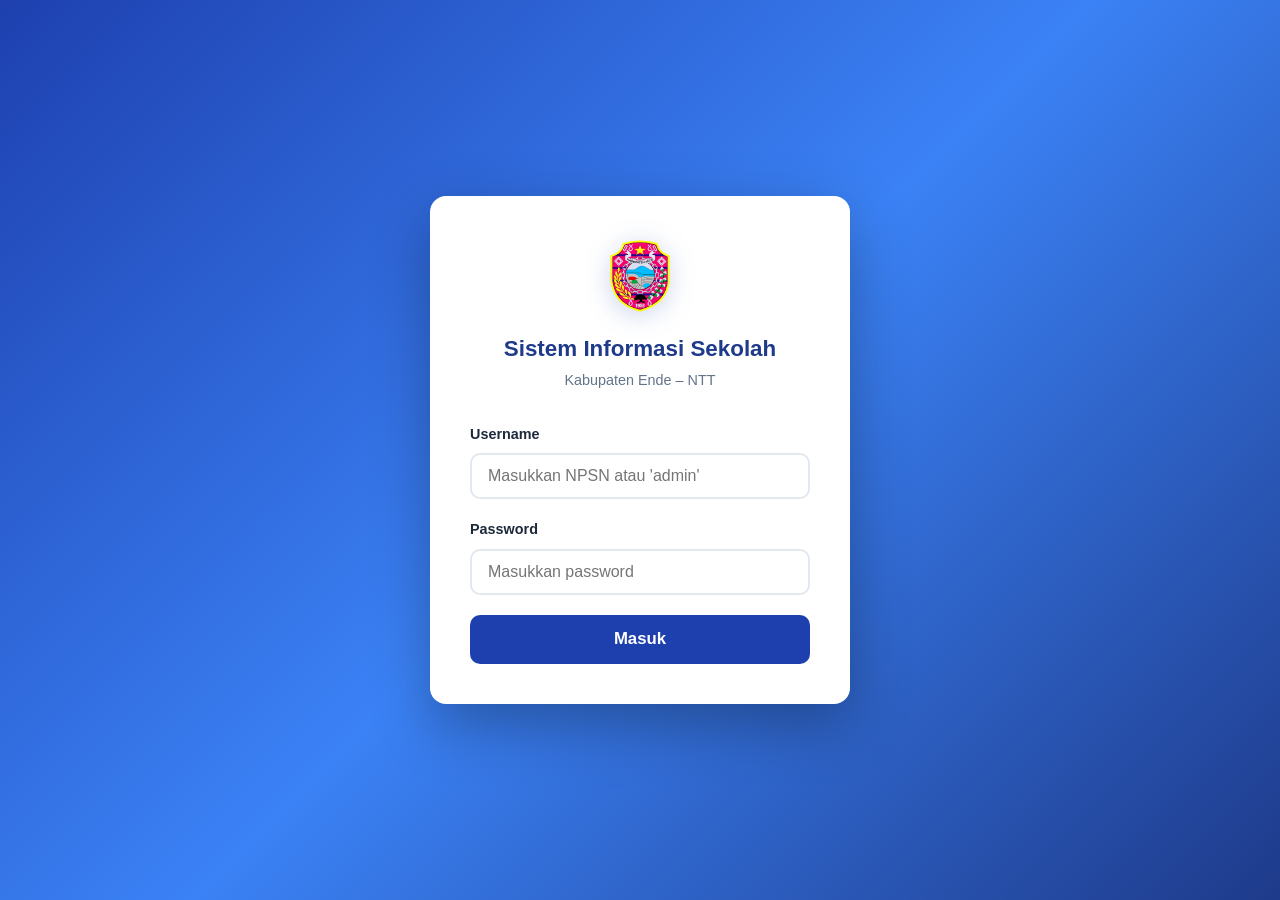
==== dashboard.html @ ba1299c7 "Add files via upload" ====
<!doctype html>
<html lang="id">
<head>
  <meta charset="UTF-8" />
  <meta name="viewport" content="width=device-width, initial-scale=1.0" />
  <title>Dashboard - Sistem Informasi Sekolah</title>
  <link rel="stylesheet" href="style.css">
</head>
<body>

<div class="app active" id="mainApp">
  <header>
    <div class="header-inner">
      <div class="logo">
        <img src="logo.png" alt="Logo" class="header-logo-img">
        <div>
          <div>Sistem Informasi Sekolah</div>
          <div style="font-size:0.75rem; font-weight:400; opacity:0.85;">Kabupaten Ende – NTT</div>
        </div>
      </div>
      <div class="user-info">
        <div class="user-badge">
          <span class="role-badge" id="userRole">-</span>
          <span id="userName">-</span>
        </div>
        <button class="btn btn-sm btn-outline btn-white" onclick="showSection('profile')">⚙️ Profil</button>
        <button class="btn btn-sm btn-danger" onclick="handleLogout()">🚪 Logout</button>
      </div>
    </div>
  </header>

  <div class="container">
    <!-- DASHBOARD SECTION -->
    <div class="section active" id="section-dashboard">
      <div class="dashboard-grid" id="dashboardGrid"></div>
      
      <!-- Admin: School List -->
      <div id="adminSchoolList">
        <h2 style="margin-bottom:1rem;"> Daftar Seluruh Sekolah</h2>
        <div class="search-panel">
          <div class="search-row">
            <input type="text" class="search-input" id="searchSchool" placeholder=" Cari nama sekolah, NPSN, atau kecamatan...">
            <select class="filter-select" id="filterBentuk"><option value="">Semua Bentuk</option></select>
            <select class="filter-select" id="filterKec"><option value="">Semua Kecamatan</option></select>
          </div>
        </div>
        <div class="table-wrap">
          <table>
            <thead>
              <tr>
                <th>Nama Satuan Pendidikan</th>
                <th>NPSN</th>
                <th>Bentuk</th>
                <th>Kecamatan</th>
                <th>Media</th>
              </tr>
            </thead>
            <tbody id="schoolTableBody"></tbody>
          </table>
          <div class="pagination" id="pagination"></div>
        </div>
      </div>
      
      <!-- Sekolah: My Media -->
      <div id="sekolahMediaSection" style="display:none;">
        <h2 style="margin-bottom:1rem;">📁 Media Sekolah Saya</h2>
        <div class="tabs">
          <button class="tab-btn active" onclick="switchMediaTab('foto', this)">📸 Foto (<span id="countFoto">0</span>)</button>
          <button class="tab-btn" onclick="switchMediaTab('video', this)">🎬 Video (<span id="countVideo">0</span>)</button>
          <button class="tab-btn" onclick="switchMediaTab('dokumen', this)">📄 Dokumen (<span id="countDokumen">0</span>)</button>
        </div>
        
        <div class="section active" id="media-foto">
          <div style="display:flex; justify-content:space-between; align-items:center; margin-bottom:1rem;">
            <h3>Galeri Foto</h3>
            <button class="btn btn-accent btn-sm" onclick="openMediaForm('foto')">+ Tambah Foto</button>
          </div>
          <div class="media-grid" id="gridFoto"></div>
        </div>
        <div class="section" id="media-video">
          <div style="display:flex; justify-content:space-between; align-items:center; margin-bottom:1rem;">
            <h3>Video Pembelajaran</h3>
            <button class="btn btn-accent btn-sm" onclick="openMediaForm('video')">+ Tambah Video</button>
          </div>
          <div class="media-grid" id="gridVideo"></div>
        </div>
        <div class="section" id="media-dokumen">
          <div style="display:flex; justify-content:space-between; align-items:center; margin-bottom:1rem;">
            <h3>Dokumen Sekolah</h3>
            <button class="btn btn-accent btn-sm" onclick="openMediaForm('dokumen')">+ Tambah Dokumen</button>
          </div>
          <div class="media-grid" id="gridDokumen"></div>
        </div>
      </div>
    </div>
    
    <!-- PROFILE SECTION -->
    <div class="section" id="section-profile">
      <h2 style="margin-bottom:1rem;">⚙️ Pengaturan Akun</h2>
      <div class="school-info-card">
        <h2 id="profileSchoolName">-</h2>
        <div class="info-grid">
          <div class="info-item"><div class="info-label">NPSN</div><div class="info-value" id="profileNpsn">-</div></div>
          <div class="info-item"><div class="info-label">Bentuk Pendidikan</div><div class="info-value" id="profileBentuk">-</div></div>
          <div class="info-item"><div class="info-label">Kecamatan</div><div class="info-value" id="profileKec">-</div></div>
          <div class="info-item"><div class="info-label">Role</div><div class="info-value" id="profileRole">-</div></div>
        </div>
      </div>
      
      <div style="background:white; padding:1.5rem; border-radius:12px; box-shadow:0 1px 3px rgba(0,0,0,0.08); max-width:500px;">
        <h3 style="margin-bottom:1rem;"> Ganti Password</h3>
        <div class="form-group"><label>Password Lama</label><input type="password" id="oldPass"></div>
        <div class="form-group"><label>Password Baru</label><input type="password" id="newPass"></div>
        <div class="form-group"><label>Konfirmasi Password Baru</label><input type="password" id="confirmPass"></div>
        <button class="btn" onclick="changePassword()">💾 Simpan Password</button>
        <div id="passMsg" style="margin-top:1rem;"></div>
      </div>
    </div>
  </div>
</div>

<!-- Modal Form Media -->
<div class="modal" id="formModal">
  <div class="modal-content" style="max-width:500px;">
    <button class="modal-close" onclick="closeForm()">✕</button>
    <div style="padding:1.5rem;">
      <h2 id="formTitle" style="margin-bottom:1rem;">Tambah Media</h2>
      <form onsubmit="submitMedia(event)">
        <div class="form-group">
          <label>Judul / Kategori</label>
          <select id="fTitleSelect" onchange="handleTitleSelect()" required>
            <option value="">-- Pilih Judul --</option>
          </select>
          <div class="form-hint">Pilih judul yang sudah tersedia, atau pilih "Lainnya" untuk mengetik manual.</div>
        </div>
        <div class="form-group" id="fTitleCustomGroup" style="display:none;">
          <label>Judul Custom</label>
          <input type="text" id="fTitleCustom" placeholder="Ketik judul di sini...">
        </div>
        <div class="form-group">
          <label>Deskripsi (Opsional)</label>
          <textarea id="fDesc" rows="2" placeholder="Tambahkan keterangan jika perlu..."></textarea>
        </div>
        <div class="form-group">
          <label id="fUrlLabel">URL</label>
          <input type="url" id="fUrl" required>
          <div class="form-hint" id="fUrlHint"></div>
        </div>
        <div class="form-group" id="fFileGroup" style="display:none;">
          <label>Atau Upload File Gambar</label>
          <input type="file" id="fFile" accept="image/*">
        </div>
        <div style="display:flex; gap:0.5rem; justify-content:flex-end;">
          <button type="button" class="btn" style="background:#94a3b8;" onclick="closeForm()">Batal</button>
          <button type="submit" class="btn">Simpan</button>
        </div>
      </form>
    </div>
  </div>
</div>

<!-- Modal Preview -->
<div class="modal" id="previewModal">
  <div class="modal-content">
    <button class="modal-close" onclick="closePreview()">✕</button>
    <div id="previewContent"></div>
  </div>
</div>

<script src="script.js"></script>
</body>
</html>
---- style.css ----
/* =========================================
   1. RESET & VARIABLES
   ========================================= */
* { 
  margin: 0; 
  padding: 0; 
  box-sizing: border-box; 
}

:root {
  --primary: #1e40af;
  --primary-dark: #1e3a8a;
  --accent: #fbbf24;
  --bg: #f1f5f9;
  --card: #ffffff;
  --text: #1e293b;
  --muted: #64748b;
  --border: #e2e8f0;
  --success: #10b981;
  --danger: #dc2626;
  --warning: #f59e0b;
}

body {
  font-family: 'Segoe UI', Tahoma, Geneva, Verdana, sans-serif;
  background: var(--bg);
  color: var(--text);
  line-height: 1.5;
}

/* =========================================
   2. LOGIN PAGE
   ========================================= */
.login-page {
  min-height: 100vh;
  display: flex;
  align-items: center;
  justify-content: center;
  background: linear-gradient(135deg, #1e40af 0%, #3b82f6 50%, #1e3a8a 100%);
  padding: 1rem;
}

.login-box {
  background: white;
  border-radius: 16px;
  padding: 2.5rem;
  max-width: 420px;
  width: 100%;
  box-shadow: 0 20px 60px rgba(0,0,0,0.3);
}

.login-logo {
  text-align: center;
  margin-bottom: 2rem;
}

/* ✅ Logo Gambar untuk Halaman Login */
.login-logo-img {
  width: 80px;
  height: 80px;
  object-fit: contain;
  margin: 0 auto 1rem;
  display: block;
  filter: drop-shadow(0 4px 12px rgba(30, 64, 175, 0.25));
}

.login-logo h1 {
  font-size: 1.4rem;
  color: var(--primary-dark);
  margin-bottom: 0.25rem;
}

.login-logo p {
  color: var(--muted);
  font-size: 0.9rem;
}

.login-hint {
  background: #eff6ff;
  border-left: 4px solid var(--primary);
  padding: 0.75rem 1rem;
  border-radius: 8px;
  margin-top: 1.5rem;
  font-size: 0.85rem;
  color: var(--text);
}
.login-hint strong { color: var(--primary); }

.login-error {
  background: #fee2e2;
  border-left: 4px solid var(--danger);
  padding: 0.75rem 1rem;
  border-radius: 8px;
  margin-bottom: 1rem;
  color: var(--danger);
  font-size: 0.9rem;
  display: none;
}
.login-error.show { display: block; }

/* =========================================
   3. FORMS & BUTTONS
   ========================================= */
.form-group { margin-bottom: 1.25rem; }
.form-group label {
  display: block;
  margin-bottom: 0.5rem;
  font-weight: 600;
  font-size: 0.9rem;
  color: var(--text);
}
.form-group input, .form-group select, .form-group textarea {
  width: 100%;
  padding: 0.75rem 1rem;
  border: 2px solid var(--border);
  border-radius: 10px;
  font-size: 1rem;
  outline: none;
  transition: border 0.2s;
  font-family: inherit;
}
.form-group input:focus, .form-group select:focus, .form-group textarea:focus {
  border-color: var(--primary);
}

.btn {
  padding: 0.75rem 1.5rem;
  background: var(--primary);
  color: white;
  border: none;
  border-radius: 10px;
  font-weight: 600;
  cursor: pointer;
  transition: all 0.2s;
  font-size: 0.95rem;
  font-family: inherit;
}
.btn:hover { background: var(--primary-dark); transform: translateY(-1px); }

.btn-full { width: 100%; padding: 0.9rem; font-size: 1.05rem; }
.btn-accent { background: var(--accent); color: #1e293b; }
.btn-accent:hover { background: #f59e0b; }

.btn-sm { padding: 0.4rem 0.8rem; font-size: 0.85rem; border-radius: 8px; }

.btn-danger { background: var(--danger); }
.btn-danger:hover { background: #b91c1c; }

.btn-outline {
  background: white;
  color: var(--primary);
  border: 2px solid var(--primary);
}
.btn-outline:hover { background: var(--primary); color: white; }

.btn-white {
  color: white;
  border-color: white;
  background: transparent;
}
.btn-white:hover {
  background: white;
  color: var(--primary);
}

.btn-success { background: var(--success); }
.btn-success:hover { background: #059669; }

/* =========================================
   4. MAIN APP & HEADER
   ========================================= */
.app { display: none; }
.app.active { display: block; }

header {
  background: linear-gradient(135deg, var(--primary), var(--primary-dark));
  color: white;
  padding: 1rem 2rem;
  box-shadow: 0 2px 10px rgba(0,0,0,0.15);
  position: sticky;
  top: 0;
  z-index: 100;
}

.header-inner {
  max-width: 1400px;
  margin: 0 auto;
  display: flex;
  align-items: center;
  justify-content: space-between;
  flex-wrap: wrap;
  gap: 1rem;
}

.logo {
  display: flex;
  align-items: center;
  gap: 0.75rem;
  font-size: 1.15rem;
  font-weight: 700;
}

/* ✅ Logo Gambar untuk Header */
.header-logo-img {
  width: 42px;
  height: 42px;
  object-fit: contain;
  border-radius: 8px;
  background: white;
  padding: 4px;
  box-shadow: 0 2px 6px rgba(0, 0, 0, 0.15);
}

.user-info {
  display: flex;
  align-items: center;
  gap: 1rem;
  flex-wrap: wrap;
}

.user-badge {
  background: rgba(255,255,255,0.2);
  padding: 0.4rem 0.9rem;
  border-radius: 20px;
  font-size: 0.85rem;
  display: flex;
  align-items: center;
  gap: 0.5rem;
}

.role-badge {
  background: var(--accent);
  color: #1e293b;
  padding: 0.2rem 0.6rem;
  border-radius: 12px;
  font-size: 0.75rem;
  font-weight: 700;
}

.container { max-width: 1400px; margin: 1.5rem auto; padding: 0 1.5rem; }

/* =========================================
   5. DASHBOARD & CARDS
   ========================================= */
.dashboard-grid {
  display: grid;
  grid-template-columns: repeat(auto-fit, minmax(240px, 1fr));
  gap: 1.25rem;
  margin-bottom: 2rem;
}

.dash-card {
  background: white;
  border-radius: 12px;
  padding: 1.5rem;
  box-shadow: 0 1px 3px rgba(0,0,0,0.08);
  border-left: 4px solid var(--primary);
}
.dash-card.accent { border-left-color: var(--accent); }
.dash-card.success { border-left-color: var(--success); }
.dash-card.warning { border-left-color: var(--warning); }

.dash-label { font-size: 0.85rem; color: var(--muted); margin-bottom: 0.5rem; }
.dash-value { font-size: 2rem; font-weight: 700; color: var(--text); }
.dash-sub { font-size: 0.8rem; color: var(--muted); margin-top: 0.25rem; }

/* School Info Card */
.school-info-card {
  background: linear-gradient(135deg, var(--primary), var(--primary-dark));
  color: white;
  border-radius: 12px;
  padding: 2rem;
  margin-bottom: 2rem;
}
.school-info-card h2 { font-size: 1.5rem; margin-bottom: 1rem; }

.info-grid {
  display: grid;
  grid-template-columns: repeat(auto-fit, minmax(200px, 1fr));
  gap: 1rem;
}
.info-item {
  background: rgba(255,255,255,0.15);
  padding: 0.75rem 1rem;
  border-radius: 8px;
}
.info-label { font-size: 0.8rem; opacity: 0.9; }
.info-value { font-weight: 600; font-size: 1.05rem; }

/* =========================================
   6. TABS & SEARCH
   ========================================= */
.tabs {
  display: flex;
  gap: 0.5rem;
  border-bottom: 2px solid var(--border);
  margin-bottom: 1.5rem;
  flex-wrap: wrap;
}
.tab-btn {
  padding: 0.75rem 1.5rem;
  background: none;
  border: none;
  font-size: 1rem;
  font-weight: 600;
  color: var(--muted);
  cursor: pointer;
  border-bottom: 3px solid transparent;
  margin-bottom: -2px;
  transition: all 0.2s;
}
.tab-btn:hover { color: var(--primary); }
.tab-btn.active {
  color: var(--primary);
  border-bottom-color: var(--primary);
}

.search-panel {
  background: white;
  padding: 1.25rem;
  border-radius: 12px;
  box-shadow: 0 1px 3px rgba(0,0,0,0.08);
  margin-bottom: 1.5rem;
}
.search-row {
  display: flex;
  gap: 0.75rem;
  flex-wrap: wrap;
}
.search-input {
  flex: 1;
  min-width: 250px;
  padding: 0.7rem 1rem;
  border: 1px solid var(--border);
  border-radius: 8px;
  font-size: 1rem;
  outline: none;
}
.search-input:focus { border-color: var(--primary); }

.filter-select {
  padding: 0.7rem 1rem;
  border: 1px solid var(--border);
  border-radius: 8px;
  font-size: 0.95rem;
  outline: none;
  background: white;
  cursor: pointer;
  min-width: 180px;
}

/* =========================================
   7. TABLES & BADGES
   ========================================= */
.table-wrap {
  background: white;
  border-radius: 12px;
  overflow: hidden;
  box-shadow: 0 1px 3px rgba(0,0,0,0.08);
}
table { width: 100%; border-collapse: collapse; }
thead { background: var(--primary); color: white; }
th {
  padding: 0.9rem 1rem;
  text-align: left;
  font-weight: 600;
  font-size: 0.9rem;
  cursor: pointer;
}
th:hover { background: var(--primary-dark); }
td {
  padding: 0.75rem 1rem;
  border-bottom: 1px solid var(--border);
  font-size: 0.9rem;
}
tbody tr { cursor: pointer; transition: background 0.15s; }
tbody tr:hover { background: #eff6ff; }

.badge {
  display: inline-block;
  padding: 0.2rem 0.6rem;
  border-radius: 12px;
  font-size: 0.75rem;
  font-weight: 600;
}
.badge-KB { background: #dbeafe; color: #1e40af; }
.badge-TK { background: #fef3c7; color: #92400e; }
.badge-SD { background: #d1fae5; color: #065f46; }
.badge-SMP { background: #fce7f3; color: #9d174d; }
.badge-PKBM { background: #e0e7ff; color: #3730a3; }
.badge-SPS { background: #fde68a; color: #92400e; }
.badge-SKB { background: #c7d2fe; color: #3730a3; }

/* Pagination */
.pagination {
  display: flex;
  justify-content: center;
  gap: 0.5rem;
  padding: 1rem;
  flex-wrap: wrap;
}
.page-btn {
  padding: 0.4rem 0.8rem;
  border: 1px solid var(--border);
  background: white;
  border-radius: 6px;
  cursor: pointer;
  font-size: 0.85rem;
}
.page-btn.active {
  background: var(--primary);
  color: white;
  border-color: var(--primary);
}
.page-btn:disabled { opacity: 0.5; cursor: not-allowed; }

/* =========================================
   8. MEDIA GRID
   ========================================= */
.media-grid {
  display: grid;
  grid-template-columns: repeat(auto-fill, minmax(220px, 1fr));
  gap: 1rem;
}
.media-card {
  background: var(--bg);
  border-radius: 10px;
  overflow: hidden;
  box-shadow: 0 1px 3px rgba(0,0,0,0.08);
}
.media-thumb {
  aspect-ratio: 16/10;
  background: #e2e8f0;
  overflow: hidden;
  position: relative;
}
.media-thumb img { width: 100%; height: 100%; object-fit: cover; }
.media-thumb .video-wrap { position: absolute; inset: 0; }
.media-thumb .video-wrap iframe { width: 100%; height: 100%; border: 0; }
.media-thumb .doc-icon {
  display: flex;
  align-items: center;
  justify-content: center;
  height: 100%;
  font-size: 3rem;
  background: linear-gradient(135deg, #fef3c7, #fde68a);
}
.media-body { padding: 0.75rem; }
.media-title { font-weight: 600; font-size: 0.9rem; margin-bottom: 0.25rem; }
.media-desc { font-size: 0.8rem; color: var(--muted); }
.media-actions {
  padding: 0.5rem 0.75rem 0.75rem;
  display: flex;
  gap: 0.4rem;
  flex-wrap: wrap;
}

/* Sections & Empty States */
.section { display: none; }
.section.active { display: block; }

.empty {
  text-align: center;
  padding: 2rem;
  color: var(--muted);
}
.empty-icon { font-size: 3rem; margin-bottom: 0.5rem; }

/* =========================================
   9. MODALS & ALERTS
   ========================================= */
.modal {
  display: none;
  position: fixed;
  inset: 0;
  background: rgba(0,0,0,0.7);
  z-index: 1000;
  padding: 1rem;
  align-items: flex-start;
  justify-content: center;
  overflow-y: auto;
}
.modal.active { display: flex; }

.modal-content {
  background: white;
  border-radius: 12px;
  max-width: 1000px;
  width: 100%;
  margin: 2rem auto;
  position: relative;
  max-height: calc(100vh - 4rem);
  overflow-y: auto;
}
.modal-close {
  position: sticky;
  top: 1rem;
  float: right;
  margin-right: 1rem;
  background: white;
  border: none;
  width: 36px; height: 36px;
  border-radius: 50%;
  font-size: 1.25rem;
  cursor: pointer;
  box-shadow: 0 2px 8px rgba(0,0,0,0.2);
  z-index: 10;
}

.form-hint { font-size: 0.8rem; color: var(--muted); margin-top: 0.25rem; }

.alert {
  padding: 0.75rem 1rem;
  border-radius: 8px;
  margin-bottom: 1rem;
  font-size: 0.9rem;
}
.alert-info { background: #dbeafe; color: #1e40af; border-left: 4px solid #3b82f6; }
.alert-warning { background: #fef3c7; color: #92400e; border-left: 4px solid #f59e0b; }

/* =========================================
   10. RESPONSIVE
   ========================================= */
@media (max-width: 700px) {
  .login-box { padding: 1.5rem; }
  th, td { padding: 0.6rem 0.5rem; font-size: 0.8rem; }
  .school-info-card { padding: 1.25rem; }
  .user-info { width: 100%; justify-content: flex-end; }
}
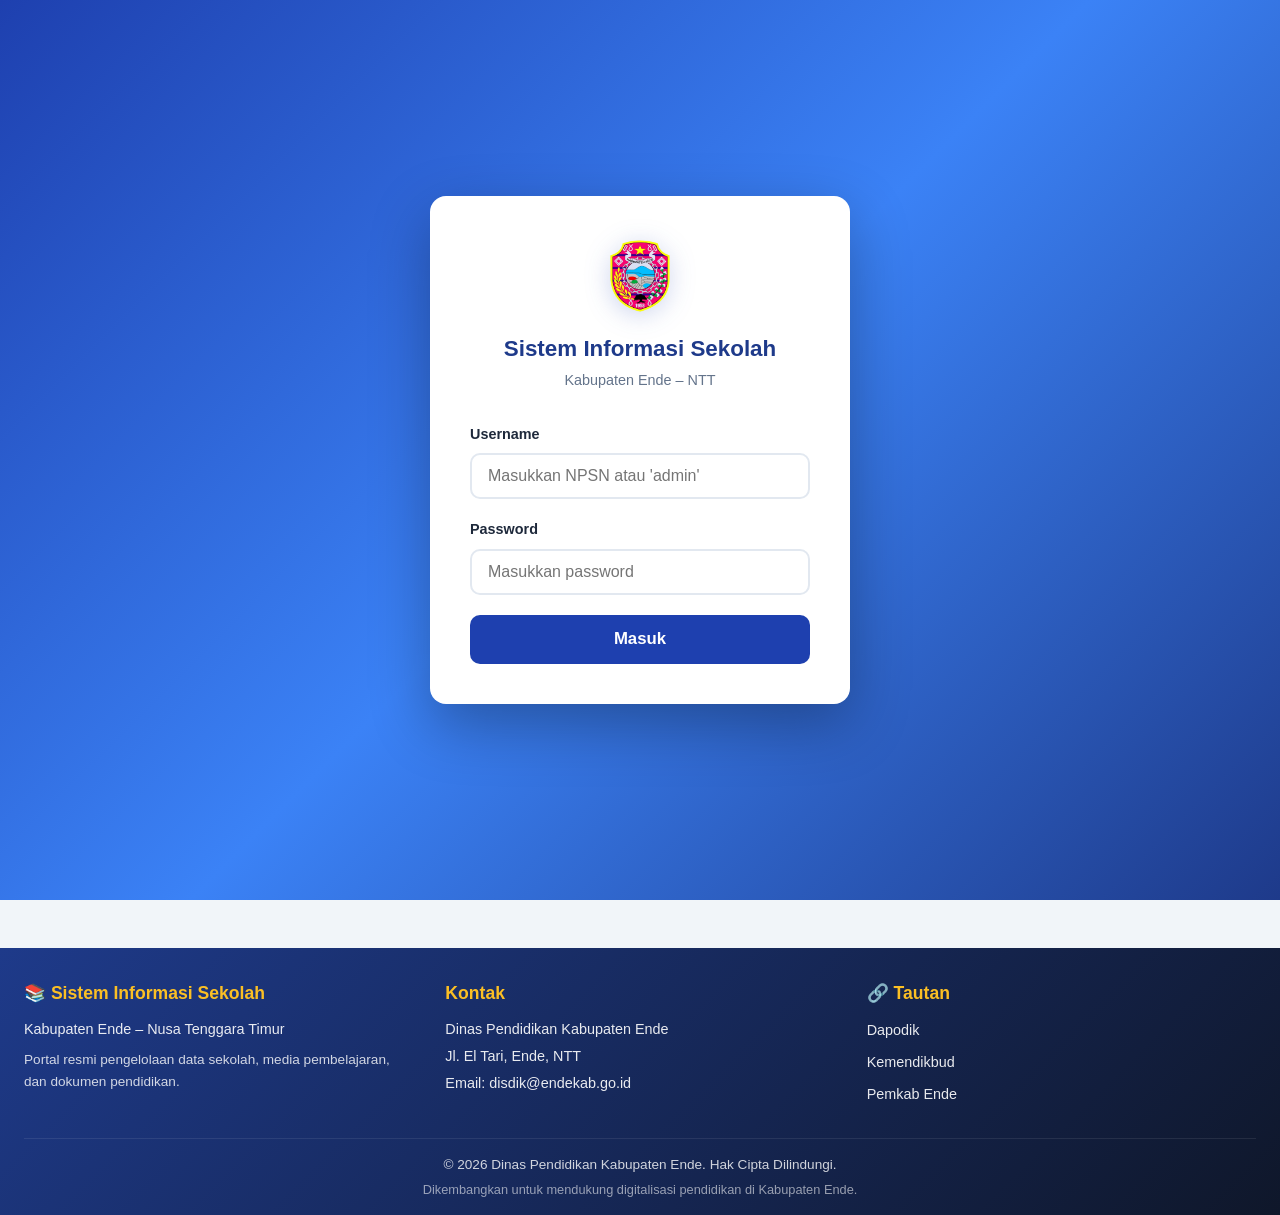
==== commit 3caf7880: "Add files via upload" ====
--- a/dashboard.html
+++ b/dashboard.html
@@ -167,6 +167,9 @@
   </div>
 </div>
 
+<!-- Container untuk footer yang akan dimuat secara dinamis -->
+<div id="footer-container"></div>
+
 <script src="script.js"></script>
 </body>
 </html>
--- a/style.css
+++ b/style.css
@@ -527,3 +527,78 @@
   .school-info-card { padding: 1.25rem; }
   .user-info { width: 100%; justify-content: flex-end; }
 }
+/* =========================================
+   11. FOOTER
+   ========================================= */
+.site-footer {
+  background: linear-gradient(135deg, var(--primary-dark), #0f172a);
+  color: white;
+  padding: 2rem 1.5rem 1rem;
+  margin-top: 3rem;
+}
+
+.footer-content {
+  max-width: 1400px;
+  margin: 0 auto;
+  display: grid;
+  grid-template-columns: repeat(auto-fit, minmax(250px, 1fr));
+  gap: 2rem;
+  margin-bottom: 1.5rem;
+}
+
+.footer-section h4 {
+  font-size: 1.1rem;
+  margin-bottom: 0.75rem;
+  color: var(--accent);
+}
+
+.footer-section p {
+  font-size: 0.9rem;
+  opacity: 0.9;
+  margin-bottom: 0.25rem;
+  line-height: 1.6;
+}
+
+.footer-links {
+  list-style: none;
+  padding: 0;
+}
+
+.footer-links li {
+  margin-bottom: 0.5rem;
+}
+
+.footer-links a {
+  color: white;
+  text-decoration: none;
+  opacity: 0.9;
+  transition: opacity 0.2s;
+  font-size: 0.9rem;
+}
+
+.footer-links a:hover {
+  opacity: 1;
+  color: var(--accent);
+}
+
+.footer-bottom {
+  max-width: 1400px;
+  margin: 0 auto;
+  padding-top: 1rem;
+  border-top: 1px solid rgba(255, 255, 255, 0.1);
+  text-align: center;
+  font-size: 0.85rem;
+  opacity: 0.8;
+}
+
+/* Responsive footer */
+@media (max-width: 700px) {
+  .footer-content {
+    grid-template-columns: 1fr;
+    gap: 1.5rem;
+  }
+  
+  .site-footer {
+    padding: 1.5rem 1rem 1rem;
+  }
+}
